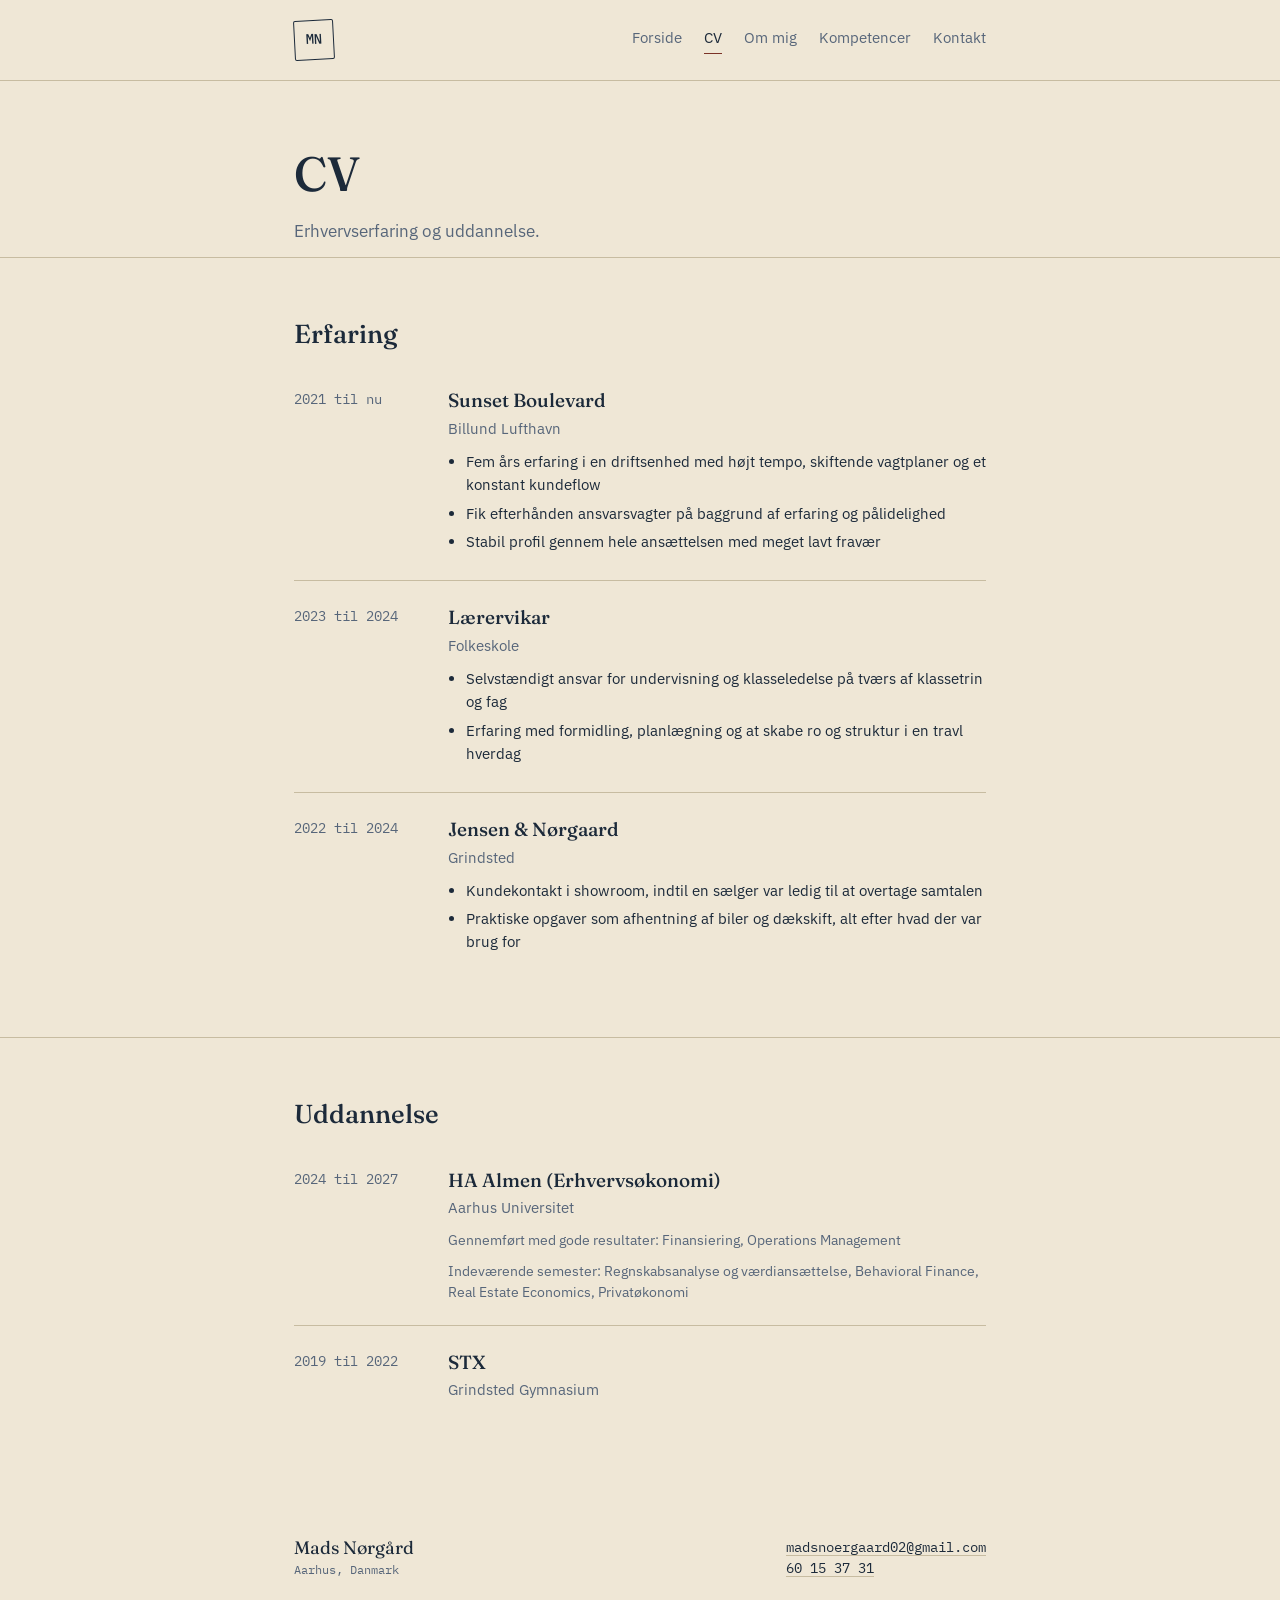
==== cv.html @ c9a29f72 "Add files via upload" ====
<!doctype html>
<html lang="da">
<head>
<meta charset="utf-8">
<meta name="viewport" content="width=device-width, initial-scale=1">
<title>CV — Mads Nørgård</title>
<link rel="icon" href="data:image/svg+xml,%3Csvg xmlns='http://www.w3.org/2000/svg' viewBox='0 0 64 64'%3E%3Crect width='64' height='64' fill='%23EFE7D6'/%3E%3Ctext x='32' y='42' font-family='monospace' font-size='24' text-anchor='middle' fill='%231C2A3A'%3EMN%3C/text%3E%3C/svg%3E">
<link rel="preconnect" href="https://fonts.googleapis.com">
<link rel="preconnect" href="https://fonts.gstatic.com" crossorigin>
<link href="https://fonts.googleapis.com/css2?family=Fraunces:opsz,wght@9..144,300;9..144,500;9..144,600&family=IBM+Plex+Sans:wght@400;500;600&family=IBM+Plex+Mono:wght@400;500&display=swap" rel="stylesheet">
<link rel="stylesheet" href="style.css">
</head>
<body>

<header class="top">
  <div class="wrap">
    <a class="mark" href="index.html" aria-hidden="true">MN</a>
    <nav class="primary" aria-label="Sidenavigation">
      <a href="index.html">Forside</a>
      <a href="cv.html" aria-current="page">CV</a>
      <a href="om-mig.html">Om mig</a>
      <a href="kompetencer.html">Kompetencer</a>
      <a href="index.html#kontakt">Kontakt</a>
    </nav>
  </div>
</header>

<main>

  <section class="page-header">
    <div class="wrap">
      <h1>CV</h1>
      <p class="lede">Erhvervserfaring og uddannelse.</p>
    </div>
  </section>

  <section id="erfaring">
    <div class="wrap">
      <h2>Erfaring</h2>

      <div class="entry">
        <div class="period">2021 til nu</div>
        <div>
          <h3>Sunset Boulevard</h3>
          <p class="role-line">Billund Lufthavn</p>
          <ul>
            <li>Fem års erfaring i en driftsenhed med højt tempo, skiftende vagtplaner og et konstant kundeflow</li>
            <li>Fik efterhånden ansvarsvagter på baggrund af erfaring og pålidelighed</li>
            <li>Stabil profil gennem hele ansættelsen med meget lavt fravær</li>
          </ul>
        </div>
      </div>

      <div class="entry">
        <div class="period">2023 til 2024</div>
        <div>
          <h3>Lærervikar</h3>
          <p class="role-line">Folkeskole</p>
          <ul>
            <li>Selvstændigt ansvar for undervisning og klasseledelse på tværs af klassetrin og fag</li>
            <li>Erfaring med formidling, planlægning og at skabe ro og struktur i en travl hverdag</li>
          </ul>
        </div>
      </div>

      <div class="entry">
        <div class="period">2022 til 2024</div>
        <div>
          <h3>Jensen &amp; Nørgaard</h3>
          <p class="role-line">Grindsted</p>
          <ul>
            <li>Kundekontakt i showroom, indtil en sælger var ledig til at overtage samtalen</li>
            <li>Praktiske opgaver som afhentning af biler og dækskift, alt efter hvad der var brug for</li>
          </ul>
        </div>
      </div>

    </div>
  </section>

  <section id="uddannelse">
    <div class="wrap">
      <h2>Uddannelse</h2>

      <div class="entry">
        <div class="period">2024 til 2027</div>
        <div>
          <h3>HA Almen (Erhvervsøkonomi)</h3>
          <p class="role-line">Aarhus Universitet</p>
          <p class="extra">Gennemført med gode resultater: Finansiering, Operations Management</p>
          <p class="extra">Indeværende semester: Regnskabsanalyse og værdiansættelse, Behavioral Finance, Real Estate Economics, Privatøkonomi</p>
        </div>
      </div>

      <div class="entry">
        <div class="period">2019 til 2022</div>
        <div>
          <h3>STX</h3>
          <p class="role-line">Grindsted Gymnasium</p>
        </div>
      </div>

    </div>
  </section>

</main>

<footer>
  <div class="wrap">
    <div>
      <div class="name">Mads Nørgård</div>
      <div class="year">Aarhus, Danmark</div>
    </div>
    <div class="contact" id="kontakt">
      <a href="mailto:madsnoergaard02@gmail.com">madsnoergaard02@gmail.com</a>
      <a href="tel:+4560153731">60 15 37 31</a>
    </div>
  </div>
</footer>

</body>
</html>
---- style.css ----
:root {
  --paper: #EFE7D6;
  --ink: #1C2A3A;
  --ink-soft: #57667A;
  --line: #C7BCA1;
  --accent: #7B3327;
  --accent-soft: rgba(123,51,39,0.10);
  --font-display: 'Fraunces', Georgia, serif;
  --font-body: 'IBM Plex Sans', -apple-system, sans-serif;
  --font-mono: 'IBM Plex Mono', ui-monospace, monospace;
  --maxw: 740px;
}
@media (prefers-color-scheme: dark) {
  :root {
    --paper: #171A1D;
    --ink: #E9E3D3;
    --ink-soft: #9BA6AD;
    --line: #3B4046;
    --accent: #DE8368;
    --accent-soft: rgba(222,131,104,0.14);
  }
}

* { box-sizing: border-box; }
html { scroll-behavior: smooth; }
@media (prefers-reduced-motion: reduce) {
  html { scroll-behavior: auto; }
  * { animation: none !important; transition: none !important; }
}

body {
  margin: 0;
  background: var(--paper);
  color: var(--ink);
  font-family: var(--font-body);
  line-height: 1.55;
  -webkit-font-smoothing: antialiased;
}

a { color: var(--ink); text-decoration-color: var(--line); text-underline-offset: 3px; }
a:hover { color: var(--accent); text-decoration-color: var(--accent); }
a:focus-visible, button:focus-visible { outline: 2px solid var(--accent); outline-offset: 3px; }

.wrap {
  max-width: var(--maxw);
  margin: 0 auto;
  padding: 0 24px;
}

/* header / nav */
header.top {
  border-bottom: 1px solid var(--line);
  padding: 20px 0;
}
header.top .wrap {
  display: flex;
  align-items: center;
  justify-content: space-between;
  gap: 16px;
  flex-wrap: wrap;
}
.mark {
  display: inline-flex;
  align-items: center;
  justify-content: center;
  width: 40px;
  height: 40px;
  border: 1.5px solid var(--ink);
  border-radius: 2px;
  transform: rotate(-3deg);
  font-family: var(--font-mono);
  font-weight: 500;
  font-size: 14px;
  letter-spacing: 0.02em;
  flex: none;
  text-decoration: none !important;
  color: var(--ink) !important;
}
nav.primary {
  display: flex;
  gap: 22px;
  flex-wrap: wrap;
  font-size: 15px;
}
nav.primary a { text-decoration: none; color: var(--ink-soft); padding-bottom: 3px; }
nav.primary a:hover { color: var(--accent); }
nav.primary a[aria-current="page"] {
  color: var(--ink);
  border-bottom: 1.5px solid var(--accent);
}

main { padding-top: 8px; }

section { padding: 56px 0; border-bottom: 1px solid var(--line); }
section:last-of-type { border-bottom: none; }

/* hero (forside) */
.hero { padding-top: 56px; padding-bottom: 48px; display: flex; gap: 32px; align-items: flex-start; flex-wrap: wrap; }
.photo-frame {
  margin: 0;
  flex: none;
  width: 190px;
  aspect-ratio: 2 / 3;
  padding: 8px 8px 26px;
  background: var(--paper);
  border: 1px solid var(--ink);
  box-shadow: 6px 6px 0 var(--accent-soft);
  transform: rotate(2deg);
}
.photo-frame img {
  width: 100%;
  height: 100%;
  object-fit: cover;
  object-position: top center;
  display: block;
}
@media (max-width: 680px) {
  .hero { flex-direction: column; }
  .photo-frame { order: -1; width: 160px; margin-bottom: 4px; }
}

h1 {
  font-family: var(--font-display);
  font-weight: 500;
  font-size: clamp(34px, 6vw, 48px);
  margin: 0 0 6px;
  letter-spacing: -0.01em;
}
.hero .role {
  font-family: var(--font-display);
  font-style: italic;
  font-weight: 400;
  font-size: 19px;
  color: var(--ink-soft);
  margin: 0 0 18px;
}
.hero p.intro { max-width: 58ch; font-size: 16.5px; margin: 0 0 24px; }

.ledger {
  display: grid;
  grid-template-columns: max-content 1fr;
  gap: 6px 20px;
  font-size: 15px;
  max-width: 460px;
}
.ledger dt { font-family: var(--font-mono); color: var(--ink-soft); font-size: 13px; padding-top: 2px; }
.ledger dd { margin: 0; }

/* page header, used on cv / om-mig / kompetencer */
.page-header { padding: 48px 0 12px; }
.page-header h1 { margin-bottom: 8px; }
.page-header p.lede { max-width: 58ch; font-size: 16.5px; color: var(--ink-soft); margin: 0; }

h2 {
  font-family: var(--font-display);
  font-weight: 500;
  font-size: 26px;
  margin: 0 0 32px;
}

/* ledger-row entries: work experience, education */
.entry {
  display: grid;
  grid-template-columns: 130px 1fr;
  gap: 6px 24px;
  padding: 22px 0;
  border-top: 1px solid var(--line);
}
.entry:first-of-type { border-top: none; padding-top: 0; }
.entry .period { font-family: var(--font-mono); font-size: 13.5px; color: var(--ink-soft); padding-top: 3px; }
.entry h3 { font-family: var(--font-display); font-weight: 500; font-size: 19px; margin: 0 0 2px; }
.entry .role-line { color: var(--ink-soft); font-size: 14.5px; margin: 0 0 10px; }
.entry ul { margin: 0; padding-left: 18px; }
.entry li { margin-bottom: 5px; font-size: 15px; }
.entry .extra { margin: 10px 0 0; font-size: 13.5px; color: var(--ink-soft); }
@media (max-width: 560px) {
  .entry { grid-template-columns: 1fr; gap: 4px; }
  .entry .period { padding-top: 0; }
}

/* skills grid */
.skills-grid { display: grid; grid-template-columns: repeat(3, 1fr); gap: 28px; }
.skills-grid .col h3 { font-family: var(--font-body); font-weight: 600; font-size: 14.5px; margin: 0 0 10px; }
.skills-grid .col p { margin: 0; font-size: 15px; color: var(--ink-soft); }
@media (max-width: 560px) { .skills-grid { grid-template-columns: 1fr; gap: 22px; } }

/* function list, used on kompetencer for Excel functions */
.function-list { display: grid; grid-template-columns: max-content 1fr; gap: 10px 22px; font-size: 15px; margin: 0; max-width: 560px; }
.function-list dt { font-family: var(--font-mono); font-size: 13.5px; color: var(--ink); background: var(--accent-soft); padding: 2px 8px; border-radius: 2px; width: fit-content; }
.function-list dd { margin: 0; color: var(--ink-soft); }

.stamp-note {
  display: inline-block;
  font-family: var(--font-mono);
  font-size: 12px;
  color: var(--accent);
  border: 1px solid var(--accent);
  padding: 2px 8px;
  border-radius: 2px;
  transform: rotate(-2deg);
  margin-bottom: 18px;
}

/* long-form prose sections, om mig */
.prose p { max-width: 62ch; font-size: 16.5px; }
.prose p + p { margin-top: 14px; }

/* illustrated stamped graphics: sailboat, spreadsheet */
.graphic-card {
  margin: 30px 0 6px;
  padding: 18px;
  background: var(--paper);
  border: 1px solid var(--ink);
  box-shadow: 6px 6px 0 var(--accent-soft);
  max-width: 380px;
}
.graphic-card.float-right { transform: rotate(-1.5deg); }
.graphic-card svg { display: block; width: 100%; height: auto; }
.graphic-card figcaption {
  font-family: var(--font-mono);
  font-size: 12px;
  color: var(--ink-soft);
  margin-top: 10px;
  text-align: center;
}

/* teaser links on forside */
.teaser-list { display: flex; flex-direction: column; }
.teaser-item { padding: 26px 0; border-top: 1px solid var(--line); }
.teaser-item:first-child { border-top: none; }
.teaser-item h3 { font-family: var(--font-display); font-weight: 500; font-size: 21px; margin: 0 0 6px; }
.teaser-item h3 a { text-decoration: none; }
.teaser-item p { margin: 0; color: var(--ink-soft); font-size: 15px; max-width: 60ch; }

footer { padding: 44px 0 60px; }
footer .wrap { display: flex; flex-wrap: wrap; justify-content: space-between; gap: 20px; align-items: flex-end; }
footer .name { font-family: var(--font-display); font-size: 18px; }
footer .contact { font-family: var(--font-mono); font-size: 14px; color: var(--ink-soft); }
footer .contact a { display: block; }
footer .year { font-family: var(--font-mono); font-size: 12px; color: var(--ink-soft); }
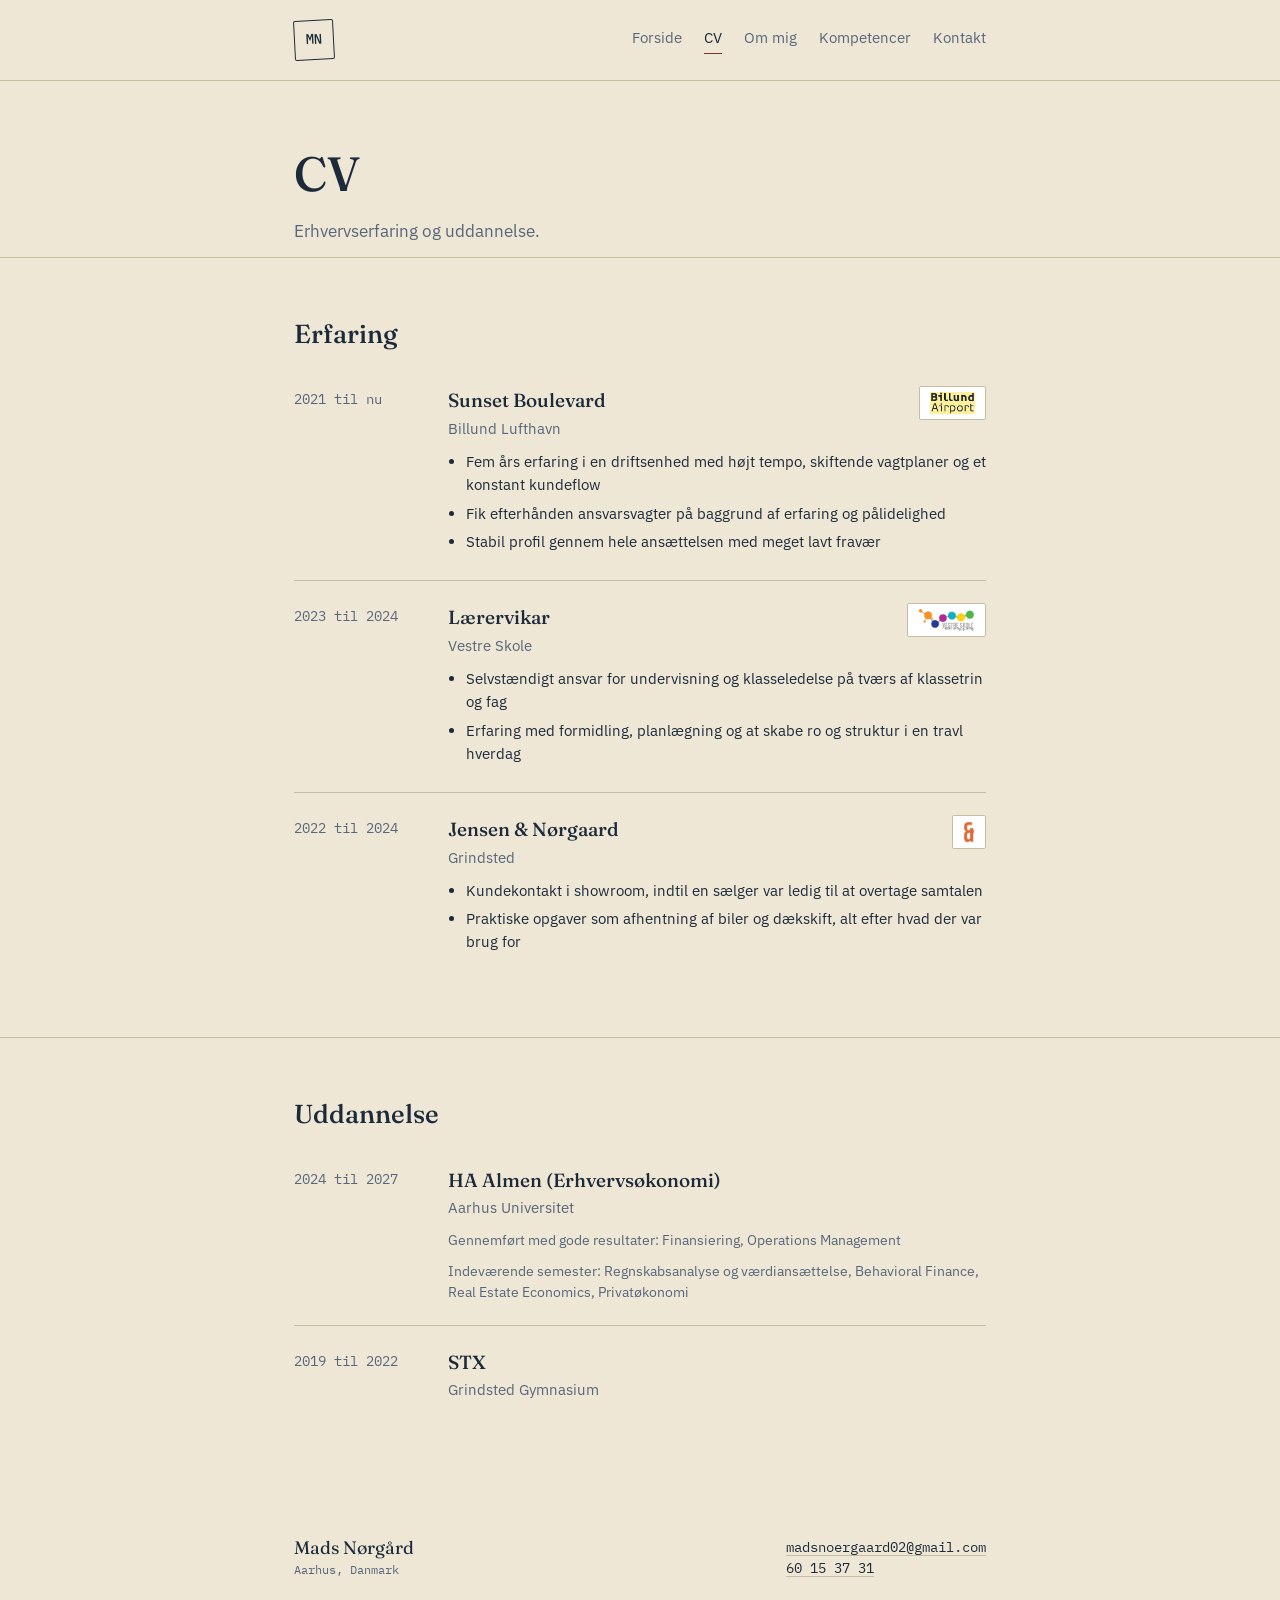
==== commit 7851a94e: "Add files via upload" ====
--- a/cv.html
+++ b/cv.html
@@ -41,8 +41,13 @@
       <div class="entry">
         <div class="period">2021 til nu</div>
         <div>
-          <h3>Sunset Boulevard</h3>
-          <p class="role-line">Billund Lufthavn</p>
+          <div class="entry-head">
+            <div>
+              <h3>Sunset Boulevard</h3>
+              <p class="role-line">Billund Lufthavn</p>
+            </div>
+            <img class="logo-badge" src="billund-airport.png" alt="Billund Airport">
+          </div>
           <ul>
             <li>Fem års erfaring i en driftsenhed med højt tempo, skiftende vagtplaner og et konstant kundeflow</li>
             <li>Fik efterhånden ansvarsvagter på baggrund af erfaring og pålidelighed</li>
@@ -54,8 +59,13 @@
       <div class="entry">
         <div class="period">2023 til 2024</div>
         <div>
-          <h3>Lærervikar</h3>
-          <p class="role-line">Folkeskole</p>
+          <div class="entry-head">
+            <div>
+              <h3>Lærervikar</h3>
+              <p class="role-line">Vestre Skole</p>
+            </div>
+            <img class="logo-badge" src="vestre-skole.png" alt="Vestre Skole">
+          </div>
           <ul>
             <li>Selvstændigt ansvar for undervisning og klasseledelse på tværs af klassetrin og fag</li>
             <li>Erfaring med formidling, planlægning og at skabe ro og struktur i en travl hverdag</li>
@@ -66,8 +76,13 @@
       <div class="entry">
         <div class="period">2022 til 2024</div>
         <div>
-          <h3>Jensen &amp; Nørgaard</h3>
-          <p class="role-line">Grindsted</p>
+          <div class="entry-head">
+            <div>
+              <h3>Jensen &amp; Nørgaard</h3>
+              <p class="role-line">Grindsted</p>
+            </div>
+            <img class="logo-badge" src="jensen-noergaard.png" alt="Jensen &amp; Nørgaard">
+          </div>
           <ul>
             <li>Kundekontakt i showroom, indtil en sælger var ledig til at overtage samtalen</li>
             <li>Praktiske opgaver som afhentning af biler og dækskift, alt efter hvad der var brug for</li>
--- a/style.css
+++ b/style.css
@@ -170,6 +170,18 @@
 .entry .period { font-family: var(--font-mono); font-size: 13.5px; color: var(--ink-soft); padding-top: 3px; }
 .entry h3 { font-family: var(--font-display); font-weight: 500; font-size: 19px; margin: 0 0 2px; }
 .entry .role-line { color: var(--ink-soft); font-size: 14.5px; margin: 0 0 10px; }
+.entry-head { display: flex; justify-content: space-between; align-items: flex-start; gap: 16px; flex-wrap: wrap; }
+.logo-badge {
+  flex: none;
+  height: 34px;
+  width: auto;
+  max-width: 130px;
+  object-fit: contain;
+  background: #fff;
+  border: 1px solid var(--line);
+  padding: 5px 10px;
+  border-radius: 2px;
+}
 .entry ul { margin: 0; padding-left: 18px; }
 .entry li { margin-bottom: 5px; font-size: 15px; }
 .entry .extra { margin: 10px 0 0; font-size: 13.5px; color: var(--ink-soft); }
@@ -183,6 +195,18 @@
 .skills-grid .col h3 { font-family: var(--font-body); font-weight: 600; font-size: 14.5px; margin: 0 0 10px; }
 .skills-grid .col p { margin: 0; font-size: 15px; color: var(--ink-soft); }
 @media (max-width: 560px) { .skills-grid { grid-template-columns: 1fr; gap: 22px; } }
+.skills-grid.cols-2 { grid-template-columns: repeat(2, 1fr); }
+
+.tool-tags { display: flex; flex-wrap: wrap; gap: 10px; margin: 14px 0 0; padding: 0; list-style: none; }
+.tool-tags li {
+  font-family: var(--font-mono);
+  font-size: 13px;
+  background: var(--accent-soft);
+  color: var(--ink);
+  padding: 5px 12px;
+  border-radius: 2px;
+  border: 1px solid var(--line);
+}
 
 /* function list, used on kompetencer for Excel functions */
 .function-list { display: grid; grid-template-columns: max-content 1fr; gap: 10px 22px; font-size: 15px; margin: 0; max-width: 560px; }
@@ -205,23 +229,32 @@
 .prose p { max-width: 62ch; font-size: 16.5px; }
 .prose p + p { margin-top: 14px; }
 
-/* illustrated stamped graphics: sailboat, spreadsheet */
+/* photo / video clippings, pinned in the margin of the prose */
 .graphic-card {
-  margin: 30px 0 6px;
-  padding: 18px;
+  margin: 6px 0 20px;
+  padding: 8px 8px 30px;
   background: var(--paper);
   border: 1px solid var(--ink);
   box-shadow: 6px 6px 0 var(--accent-soft);
-  max-width: 380px;
-}
-.graphic-card.float-right { transform: rotate(-1.5deg); }
-.graphic-card svg { display: block; width: 100%; height: auto; }
+  max-width: 240px;
+}
+.graphic-card.float-right { float: right; margin-left: 24px; transform: rotate(1.5deg); }
+.graphic-card.float-left { float: left; margin-right: 24px; transform: rotate(-1.5deg); }
+.graphic-card img, .graphic-card video {
+  display: block;
+  width: 100%;
+  height: auto;
+}
 .graphic-card figcaption {
   font-family: var(--font-mono);
   font-size: 12px;
   color: var(--ink-soft);
   margin-top: 10px;
   text-align: center;
+}
+.prose::after { content: ""; display: table; clear: both; }
+@media (max-width: 600px) {
+  .graphic-card.float-right, .graphic-card.float-left { float: none; margin: 24px auto; }
 }
 
 /* teaser links on forside */
